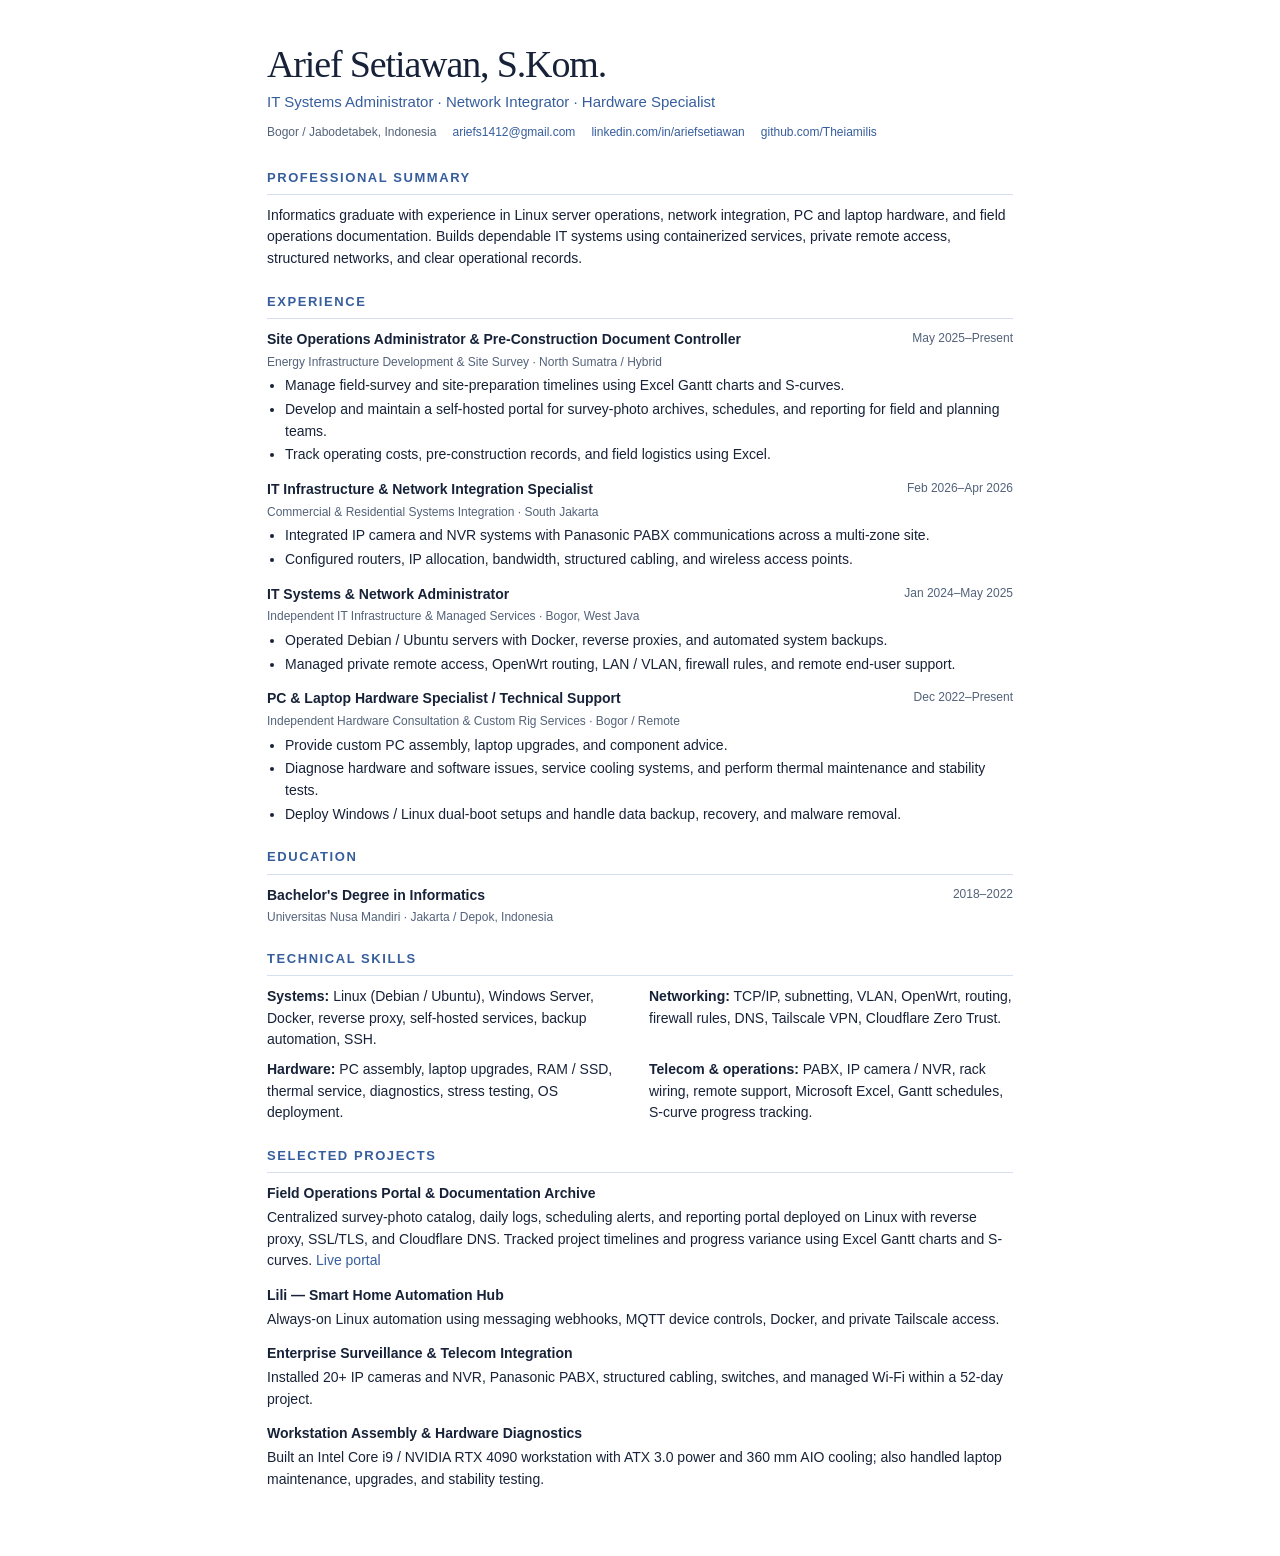
==== assets/cv/arief-setiawan-cv.html @ 3694ef4f "Initial commit: personal profile and portfolio website" ====
<!doctype html>
<html lang="en">
<head>
<meta charset="utf-8">
<meta name="viewport" content="width=device-width, initial-scale=1">
<meta name="description" content="Resume of Arief Setiawan, IT Systems Administrator and Network Integrator.">
<title>Arief Setiawan — CV</title>
<style>
  :root { color-scheme: light; --ink:#172238; --muted:#53627a; --line:#d5e0ef; --blue:#365e9d; }
  * { box-sizing:border-box; }
  body { max-width:850px; margin:0 auto; padding:44px 52px; color:var(--ink); background:#fff; font:14px/1.55 "Segoe UI",Arial,sans-serif; }
  h1,h2,h3,p,ul { margin-top:0; }
  h1 { margin-bottom:4px; font:400 38px/1.1 Georgia,serif; letter-spacing:-.03em; }
  .role { margin:0 0 10px; color:var(--blue); font-size:15px; }
  .contact { display:flex; flex-wrap:wrap; gap:5px 16px; margin:0 0 26px; color:var(--muted); font-size:12px; }
  a { color:var(--blue); text-decoration:none; }
  section { margin:0 0 22px; }
  h2 { margin-bottom:10px; padding-bottom:6px; border-bottom:1px solid var(--line); color:var(--blue); font-size:13px; letter-spacing:.12em; text-transform:uppercase; }
  h3 { margin-bottom:2px; font-size:14px; font-weight:600; }
  .entry { margin:0 0 13px; break-inside:avoid; }
  .entry-head { display:flex; justify-content:space-between; gap:12px; }
  .date { color:var(--muted); white-space:nowrap; font-size:12px; }
  .meta { margin-bottom:4px; color:var(--muted); font-size:12px; }
  p { margin-bottom:6px; }
  ul { margin-bottom:0; padding-left:18px; }
  li { margin:2px 0; }
  .skills { display:grid; grid-template-columns:1fr 1fr; gap:8px 18px; }
  .skills p { margin:0; }
  .skills strong { color:var(--ink); }
  @media(max-width:620px) { body { padding:28px 22px; } .entry-head { display:block; } .date { display:block; } .skills { grid-template-columns:1fr; } }
  @media print { body { max-width:none; padding:0; font-size:11px; } h1 { font-size:30px; } section { margin-bottom:14px; } a { color:inherit; } }
</style>
</head>
<body>
<header>
  <h1>Arief Setiawan, S.Kom.</h1>
  <p class="role">IT Systems Administrator · Network Integrator · Hardware Specialist</p>
  <p class="contact"><span>Bogor / Jabodetabek, Indonesia</span><a href="mailto:ariefs1412@gmail.com">ariefs1412@gmail.com</a><a href="https://linkedin.com/in/ariefsetiawan">linkedin.com/in/ariefsetiawan</a><a href="https://github.com/Theiamilis">github.com/Theiamilis</a></p>
</header>

<section>
  <h2>Professional Summary</h2>
  <p>Informatics graduate with experience in Linux server operations, network integration, PC and laptop hardware, and field operations documentation. Builds dependable IT systems using containerized services, private remote access, structured networks, and clear operational records.</p>
</section>

<section>
  <h2>Experience</h2>
  <article class="entry">
    <div class="entry-head"><h3>Site Operations Administrator &amp; Pre-Construction Document Controller</h3><span class="date">May 2025–Present</span></div>
    <p class="meta">Energy Infrastructure Development &amp; Site Survey · North Sumatra / Hybrid</p>
    <ul><li>Manage field-survey and site-preparation timelines using Excel Gantt charts and S-curves.</li><li>Develop and maintain a self-hosted portal for survey-photo archives, schedules, and reporting for field and planning teams.</li><li>Track operating costs, pre-construction records, and field logistics using Excel.</li></ul>
  </article>
  <article class="entry">
    <div class="entry-head"><h3>IT Infrastructure &amp; Network Integration Specialist</h3><span class="date">Feb 2026–Apr 2026</span></div>
    <p class="meta">Commercial &amp; Residential Systems Integration · South Jakarta</p>
    <ul><li>Integrated IP camera and NVR systems with Panasonic PABX communications across a multi-zone site.</li><li>Configured routers, IP allocation, bandwidth, structured cabling, and wireless access points.</li></ul>
  </article>
  <article class="entry">
    <div class="entry-head"><h3>IT Systems &amp; Network Administrator</h3><span class="date">Jan 2024–May 2025</span></div>
    <p class="meta">Independent IT Infrastructure &amp; Managed Services · Bogor, West Java</p>
    <ul><li>Operated Debian / Ubuntu servers with Docker, reverse proxies, and automated system backups.</li><li>Managed private remote access, OpenWrt routing, LAN / VLAN, firewall rules, and remote end-user support.</li></ul>
  </article>
  <article class="entry">
    <div class="entry-head"><h3>PC &amp; Laptop Hardware Specialist / Technical Support</h3><span class="date">Dec 2022–Present</span></div>
    <p class="meta">Independent Hardware Consultation &amp; Custom Rig Services · Bogor / Remote</p>
    <ul><li>Provide custom PC assembly, laptop upgrades, and component advice.</li><li>Diagnose hardware and software issues, service cooling systems, and perform thermal maintenance and stability tests.</li><li>Deploy Windows / Linux dual-boot setups and handle data backup, recovery, and malware removal.</li></ul>
  </article>
</section>

<section>
  <h2>Education</h2>
  <article class="entry"><div class="entry-head"><h3>Bachelor's Degree in Informatics</h3><span class="date">2018–2022</span></div><p class="meta">Universitas Nusa Mandiri · Jakarta / Depok, Indonesia</p></article>
</section>

<section>
  <h2>Technical Skills</h2>
  <div class="skills">
    <p><strong>Systems:</strong> Linux (Debian / Ubuntu), Windows Server, Docker, reverse proxy, self-hosted services, backup automation, SSH.</p>
    <p><strong>Networking:</strong> TCP/IP, subnetting, VLAN, OpenWrt, routing, firewall rules, DNS, Tailscale VPN, Cloudflare Zero Trust.</p>
    <p><strong>Hardware:</strong> PC assembly, laptop upgrades, RAM / SSD, thermal service, diagnostics, stress testing, OS deployment.</p>
    <p><strong>Telecom &amp; operations:</strong> PABX, IP camera / NVR, rack wiring, remote support, Microsoft Excel, Gantt schedules, S-curve progress tracking.</p>
  </div>
</section>

<section>
  <h2>Selected Projects</h2>
  <article class="entry"><h3>Field Operations Portal &amp; Documentation Archive</h3><p>Centralized survey-photo catalog, daily logs, scheduling alerts, and reporting portal deployed on Linux with reverse proxy, SSL/TLS, and Cloudflare DNS. Tracked project timelines and progress variance using Excel Gantt charts and S-curves. <a href="https://situmandi.theiamilis.my.id">Live portal</a></p></article>
  <article class="entry"><h3>Lili — Smart Home Automation Hub</h3><p>Always-on Linux automation using messaging webhooks, MQTT device controls, Docker, and private Tailscale access.</p></article>
  <article class="entry"><h3>Enterprise Surveillance &amp; Telecom Integration</h3><p>Installed 20+ IP cameras and NVR, Panasonic PABX, structured cabling, switches, and managed Wi-Fi within a 52-day project.</p></article>
  <article class="entry"><h3>Workstation Assembly &amp; Hardware Diagnostics</h3><p>Built an Intel Core i9 / NVIDIA RTX 4090 workstation with ATX 3.0 power and 360 mm AIO cooling; also handled laptop maintenance, upgrades, and stability testing.</p></article>
</section>
</body>
</html>
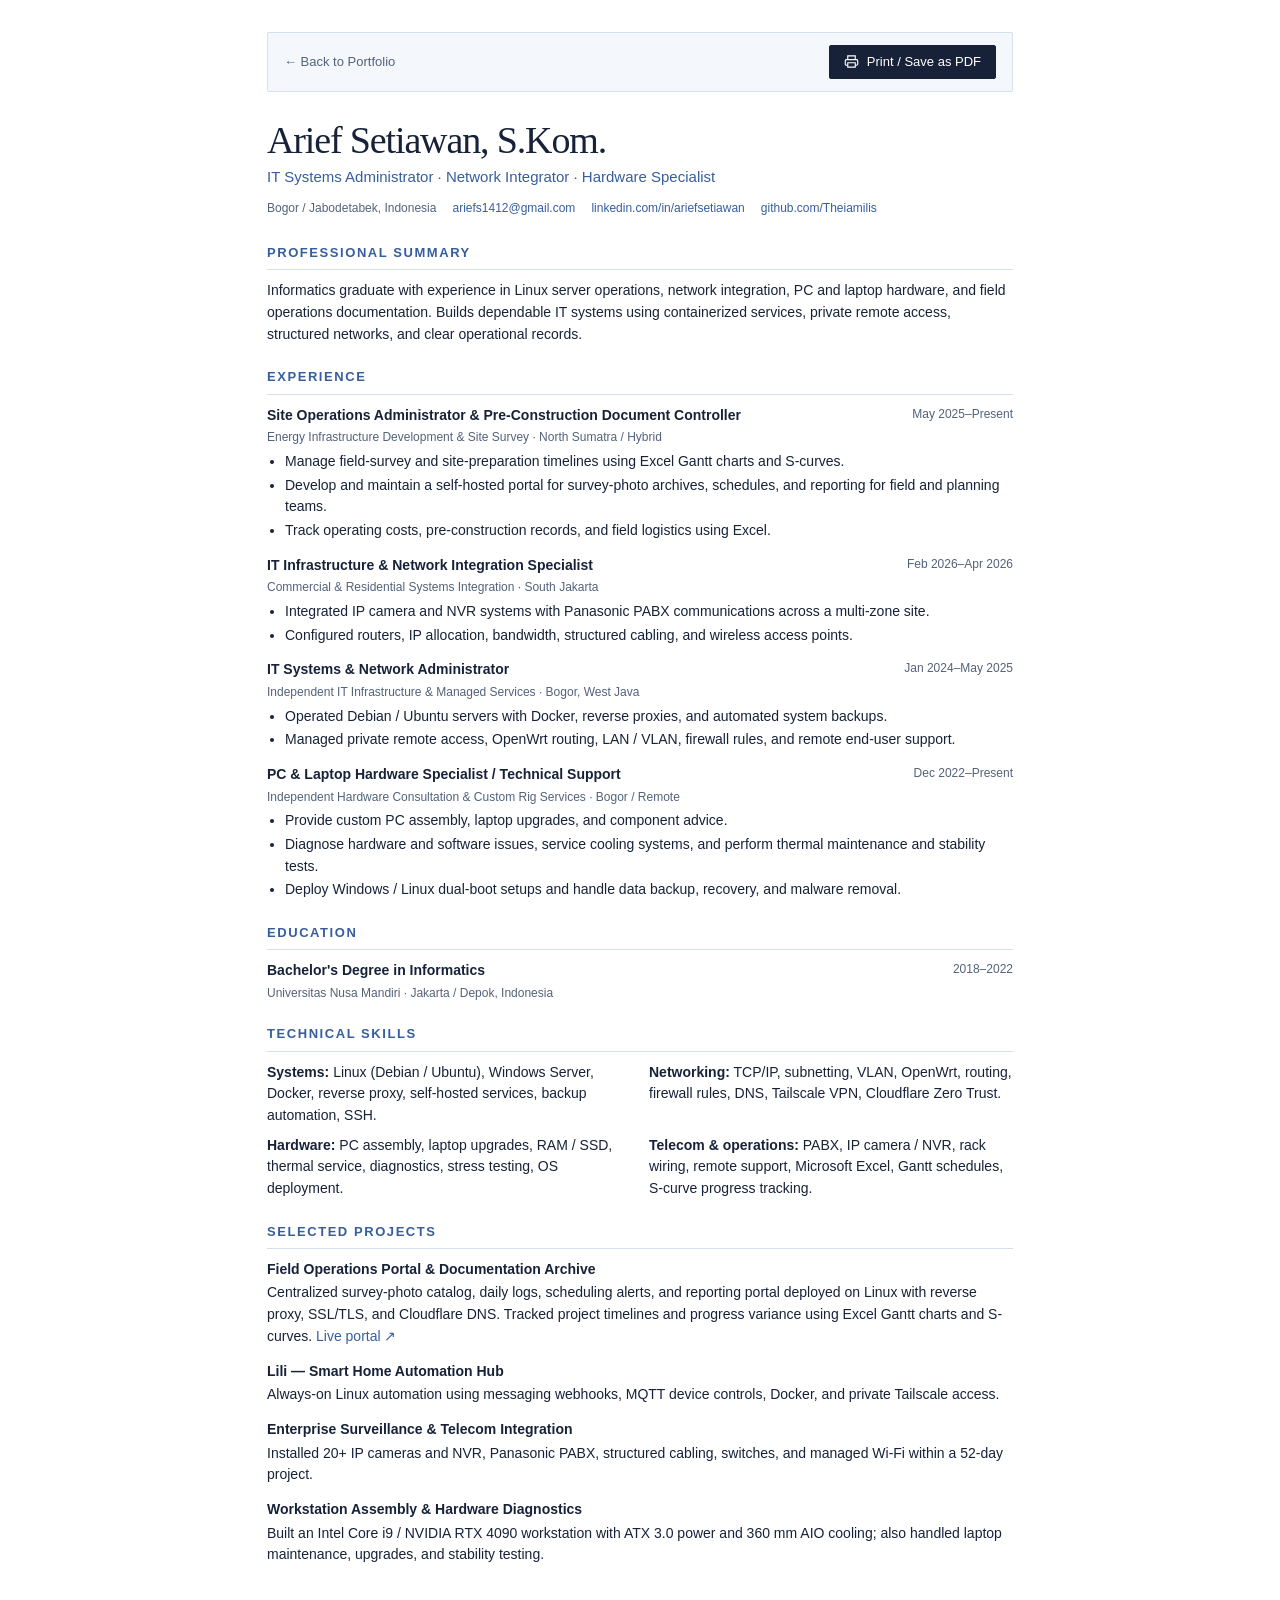
==== commit 2ed64fa4: "Polish UI/UX, speed up hologram transitions, add wheel scroll & print CV toolbar, and optimize asset" ====
--- a/assets/cv/arief-setiawan-cv.html
+++ b/assets/cv/arief-setiawan-cv.html
@@ -6,20 +6,27 @@
 <meta name="description" content="Resume of Arief Setiawan, IT Systems Administrator and Network Integrator.">
 <title>Arief Setiawan — CV</title>
 <style>
-  :root { color-scheme: light; --ink:#172238; --muted:#53627a; --line:#d5e0ef; --blue:#365e9d; }
+  :root { color-scheme: light; --ink:#172238; --muted:#53627a; --line:#d5e0ef; --blue:#365e9d; --paper:#f4f8fd; }
   * { box-sizing:border-box; }
-  body { max-width:850px; margin:0 auto; padding:44px 52px; color:var(--ink); background:#fff; font:14px/1.55 "Segoe UI",Arial,sans-serif; }
+  body { max-width:850px; margin:0 auto; padding:32px 52px 52px; color:var(--ink); background:#fff; font:14px/1.55 "Segoe UI",Arial,sans-serif; -webkit-font-smoothing:antialiased; }
+  .cv-toolbar { display:flex; justify-content:space-between; align-items:center; gap:12px; margin:0 0 28px; padding:12px 16px; border:1px solid var(--line); background:var(--paper); border-radius:2px; }
+  .cv-back { display:inline-flex; align-items:center; gap:6px; color:var(--muted); font-size:13px; font-weight:500; text-decoration:none; transition:color .18s; }
+  .cv-back:hover { color:var(--ink); }
+  .cv-print-btn { display:inline-flex; align-items:center; gap:8px; padding:8px 14px; border:1px solid var(--ink); background:var(--ink); color:#fff; font:500 13px/1.2 "Segoe UI",Arial,sans-serif; border-radius:2px; cursor:pointer; transition:background .18s,border-color .18s; }
+  .cv-print-btn:hover { background:var(--blue); border-color:var(--blue); }
+  .cv-print-btn svg { width:15px; height:15px; }
   h1,h2,h3,p,ul { margin-top:0; }
   h1 { margin-bottom:4px; font:400 38px/1.1 Georgia,serif; letter-spacing:-.03em; }
-  .role { margin:0 0 10px; color:var(--blue); font-size:15px; }
+  .role { margin:0 0 10px; color:var(--blue); font-size:15px; font-weight:500; }
   .contact { display:flex; flex-wrap:wrap; gap:5px 16px; margin:0 0 26px; color:var(--muted); font-size:12px; }
   a { color:var(--blue); text-decoration:none; }
+  a:hover { text-decoration:underline; }
   section { margin:0 0 22px; }
   h2 { margin-bottom:10px; padding-bottom:6px; border-bottom:1px solid var(--line); color:var(--blue); font-size:13px; letter-spacing:.12em; text-transform:uppercase; }
   h3 { margin-bottom:2px; font-size:14px; font-weight:600; }
   .entry { margin:0 0 13px; break-inside:avoid; }
   .entry-head { display:flex; justify-content:space-between; gap:12px; }
-  .date { color:var(--muted); white-space:nowrap; font-size:12px; }
+  .date { color:var(--muted); white-space:nowrap; font-size:12px; font-weight:500; }
   .meta { margin-bottom:4px; color:var(--muted); font-size:12px; }
   p { margin-bottom:6px; }
   ul { margin-bottom:0; padding-left:18px; }
@@ -27,15 +34,34 @@
   .skills { display:grid; grid-template-columns:1fr 1fr; gap:8px 18px; }
   .skills p { margin:0; }
   .skills strong { color:var(--ink); }
-  @media(max-width:620px) { body { padding:28px 22px; } .entry-head { display:block; } .date { display:block; } .skills { grid-template-columns:1fr; } }
-  @media print { body { max-width:none; padding:0; font-size:11px; } h1 { font-size:30px; } section { margin-bottom:14px; } a { color:inherit; } }
+  @media(max-width:620px) {
+    body { padding:20px 22px 36px; }
+    .cv-toolbar { flex-wrap:wrap; }
+    .entry-head { display:block; }
+    .date { display:block; }
+    .skills { grid-template-columns:1fr; }
+  }
+  @media print {
+    .cv-toolbar { display:none !important; }
+    body { max-width:none; padding:0; font-size:11px; }
+    h1 { font-size:30px; }
+    section { margin-bottom:14px; }
+    a { color:inherit; text-decoration:none; }
+  }
 </style>
 </head>
 <body>
+<div class="cv-toolbar" role="region" aria-label="Document actions">
+  <a class="cv-back" href="../../index.html#profil">← Back to Portfolio</a>
+  <button type="button" class="cv-print-btn" onclick="window.print()">
+    <svg viewBox="0 0 24 24" fill="none" stroke="currentColor" stroke-width="1.8" aria-hidden="true"><path d="M6 9V3h12v6M6 18H4a2 2 0 0 1-2-2v-5a2 2 0 0 1 2-2h16a2 2 0 0 1 2 2v5a2 2 0 0 1-2 2h-2"/><path d="M6 14h12v7H6z"/></svg>
+    Print / Save as PDF
+  </button>
+</div>
 <header>
   <h1>Arief Setiawan, S.Kom.</h1>
   <p class="role">IT Systems Administrator · Network Integrator · Hardware Specialist</p>
-  <p class="contact"><span>Bogor / Jabodetabek, Indonesia</span><a href="mailto:ariefs1412@gmail.com">ariefs1412@gmail.com</a><a href="https://linkedin.com/in/ariefsetiawan">linkedin.com/in/ariefsetiawan</a><a href="https://github.com/Theiamilis">github.com/Theiamilis</a></p>
+  <p class="contact"><span>Bogor / Jabodetabek, Indonesia</span><a href="mailto:ariefs1412@gmail.com">ariefs1412@gmail.com</a><a href="https://linkedin.com/in/ariefsetiawan" target="_blank" rel="noopener noreferrer">linkedin.com/in/ariefsetiawan</a><a href="https://github.com/Theiamilis" target="_blank" rel="noopener noreferrer">github.com/Theiamilis</a></p>
 </header>
 
 <section>
@@ -84,7 +110,7 @@
 
 <section>
   <h2>Selected Projects</h2>
-  <article class="entry"><h3>Field Operations Portal &amp; Documentation Archive</h3><p>Centralized survey-photo catalog, daily logs, scheduling alerts, and reporting portal deployed on Linux with reverse proxy, SSL/TLS, and Cloudflare DNS. Tracked project timelines and progress variance using Excel Gantt charts and S-curves. <a href="https://situmandi.theiamilis.my.id">Live portal</a></p></article>
+  <article class="entry"><h3>Field Operations Portal &amp; Documentation Archive</h3><p>Centralized survey-photo catalog, daily logs, scheduling alerts, and reporting portal deployed on Linux with reverse proxy, SSL/TLS, and Cloudflare DNS. Tracked project timelines and progress variance using Excel Gantt charts and S-curves. <a href="https://situmandi.theiamilis.my.id" target="_blank" rel="noopener noreferrer">Live portal ↗</a></p></article>
   <article class="entry"><h3>Lili — Smart Home Automation Hub</h3><p>Always-on Linux automation using messaging webhooks, MQTT device controls, Docker, and private Tailscale access.</p></article>
   <article class="entry"><h3>Enterprise Surveillance &amp; Telecom Integration</h3><p>Installed 20+ IP cameras and NVR, Panasonic PABX, structured cabling, switches, and managed Wi-Fi within a 52-day project.</p></article>
   <article class="entry"><h3>Workstation Assembly &amp; Hardware Diagnostics</h3><p>Built an Intel Core i9 / NVIDIA RTX 4090 workstation with ATX 3.0 power and 360 mm AIO cooling; also handled laptop maintenance, upgrades, and stability testing.</p></article>
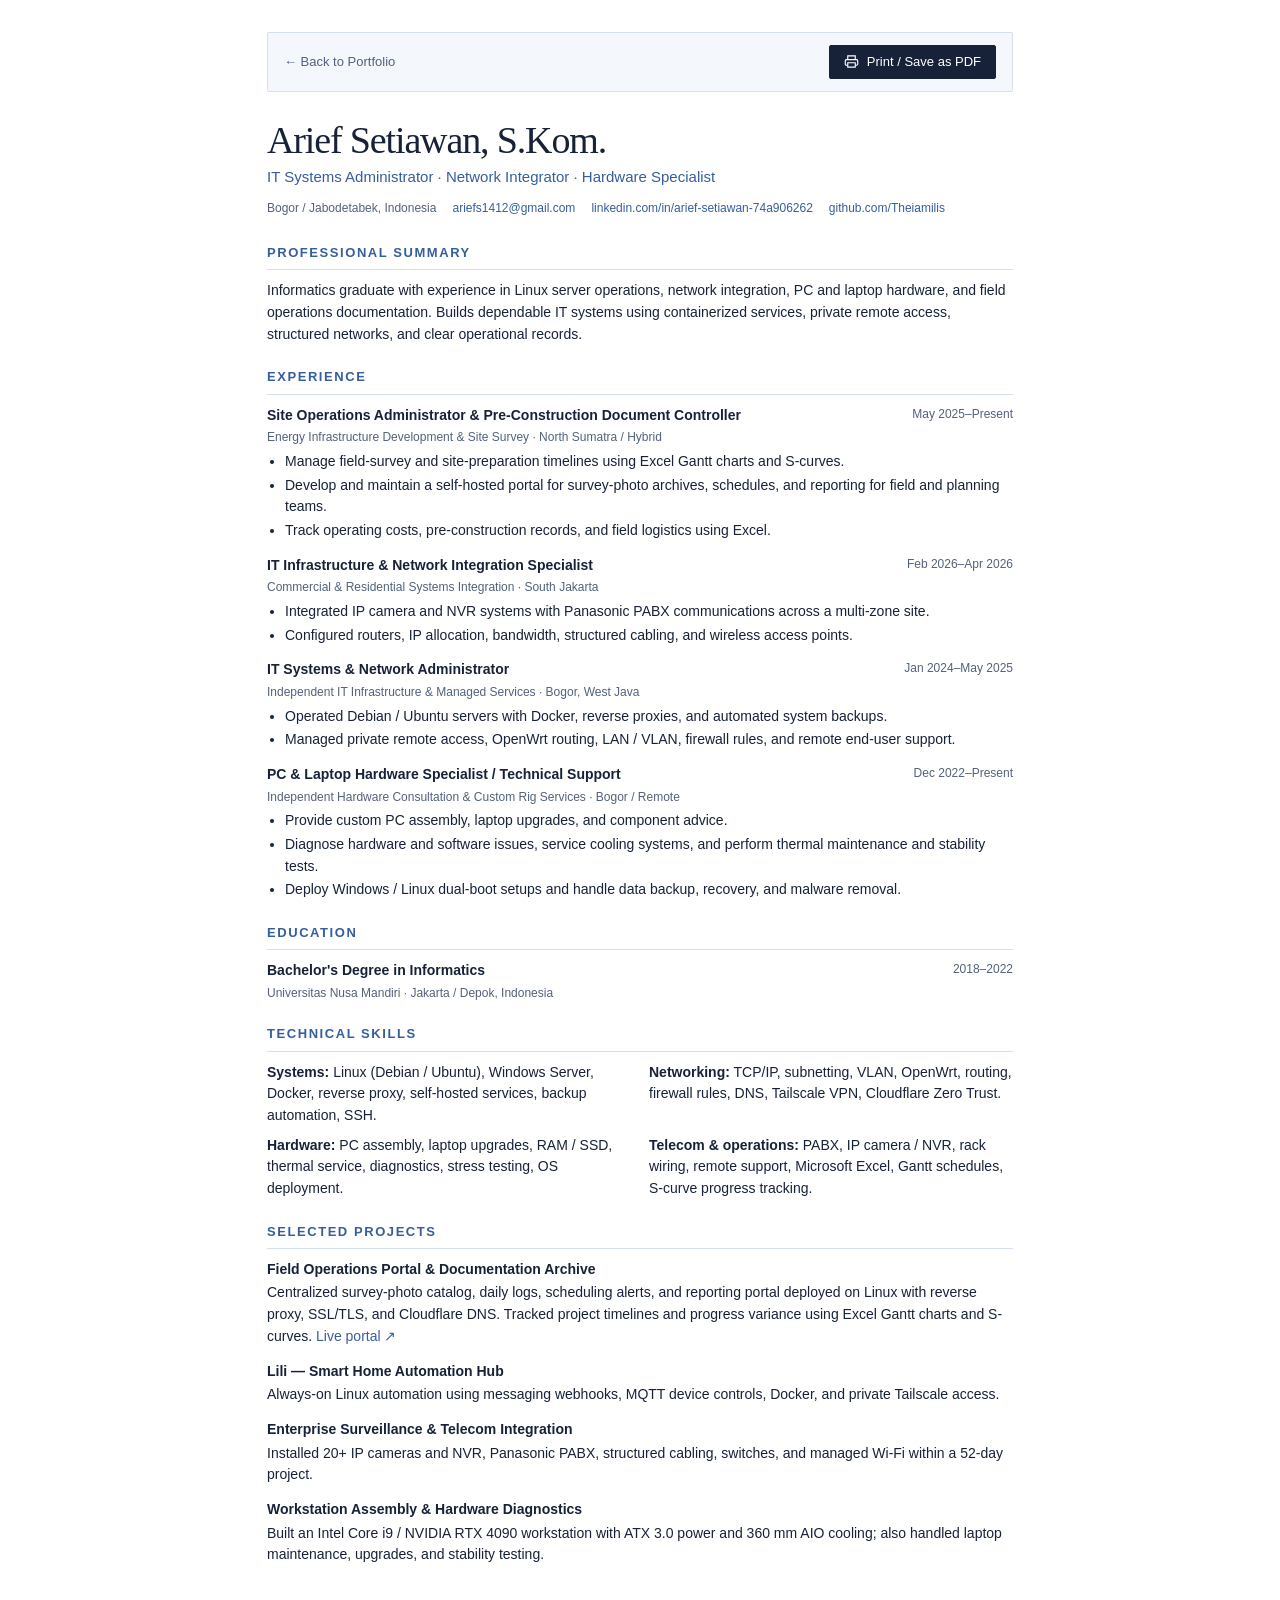
==== commit 2328300e: "Update LinkedIn links to actual profile URL" ====
--- a/assets/cv/arief-setiawan-cv.html
+++ b/assets/cv/arief-setiawan-cv.html
@@ -61,7 +61,7 @@
 <header>
   <h1>Arief Setiawan, S.Kom.</h1>
   <p class="role">IT Systems Administrator · Network Integrator · Hardware Specialist</p>
-  <p class="contact"><span>Bogor / Jabodetabek, Indonesia</span><a href="mailto:ariefs1412@gmail.com">ariefs1412@gmail.com</a><a href="https://linkedin.com/in/ariefsetiawan" target="_blank" rel="noopener noreferrer">linkedin.com/in/ariefsetiawan</a><a href="https://github.com/Theiamilis" target="_blank" rel="noopener noreferrer">github.com/Theiamilis</a></p>
+  <p class="contact"><span>Bogor / Jabodetabek, Indonesia</span><a href="mailto:ariefs1412@gmail.com">ariefs1412@gmail.com</a><a href="https://www.linkedin.com/in/arief-setiawan-74a906262/" target="_blank" rel="noopener noreferrer">linkedin.com/in/arief-setiawan-74a906262</a><a href="https://github.com/Theiamilis" target="_blank" rel="noopener noreferrer">github.com/Theiamilis</a></p>
 </header>
 
 <section>
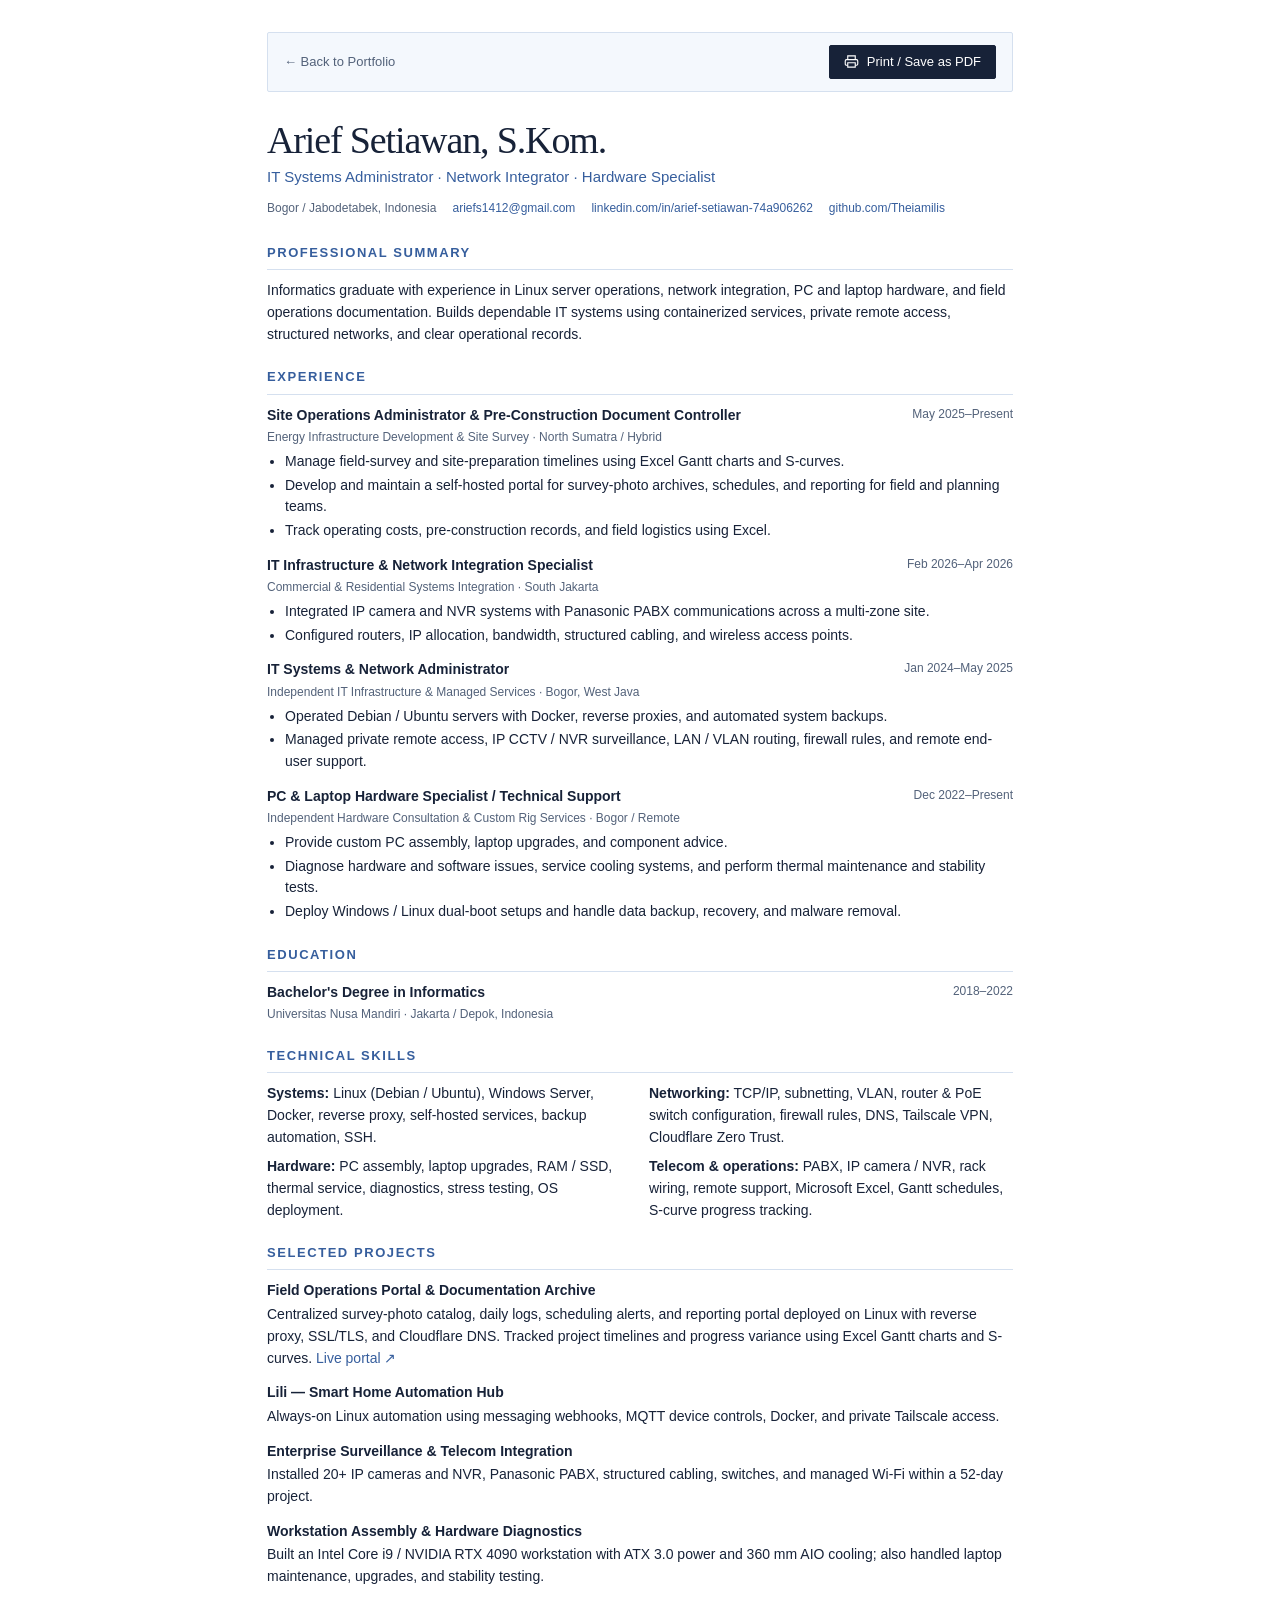
==== commit 7524c9b1: "Replace OpenWrt references with IP CCTV/NVR and router/PoE switch configuration" ====
--- a/assets/cv/arief-setiawan-cv.html
+++ b/assets/cv/arief-setiawan-cv.html
@@ -84,7 +84,7 @@
   <article class="entry">
     <div class="entry-head"><h3>IT Systems &amp; Network Administrator</h3><span class="date">Jan 2024–May 2025</span></div>
     <p class="meta">Independent IT Infrastructure &amp; Managed Services · Bogor, West Java</p>
-    <ul><li>Operated Debian / Ubuntu servers with Docker, reverse proxies, and automated system backups.</li><li>Managed private remote access, OpenWrt routing, LAN / VLAN, firewall rules, and remote end-user support.</li></ul>
+    <ul><li>Operated Debian / Ubuntu servers with Docker, reverse proxies, and automated system backups.</li><li>Managed private remote access, IP CCTV / NVR surveillance, LAN / VLAN routing, firewall rules, and remote end-user support.</li></ul>
   </article>
   <article class="entry">
     <div class="entry-head"><h3>PC &amp; Laptop Hardware Specialist / Technical Support</h3><span class="date">Dec 2022–Present</span></div>
@@ -102,7 +102,7 @@
   <h2>Technical Skills</h2>
   <div class="skills">
     <p><strong>Systems:</strong> Linux (Debian / Ubuntu), Windows Server, Docker, reverse proxy, self-hosted services, backup automation, SSH.</p>
-    <p><strong>Networking:</strong> TCP/IP, subnetting, VLAN, OpenWrt, routing, firewall rules, DNS, Tailscale VPN, Cloudflare Zero Trust.</p>
+    <p><strong>Networking:</strong> TCP/IP, subnetting, VLAN, router &amp; PoE switch configuration, firewall rules, DNS, Tailscale VPN, Cloudflare Zero Trust.</p>
     <p><strong>Hardware:</strong> PC assembly, laptop upgrades, RAM / SSD, thermal service, diagnostics, stress testing, OS deployment.</p>
     <p><strong>Telecom &amp; operations:</strong> PABX, IP camera / NVR, rack wiring, remote support, Microsoft Excel, Gantt schedules, S-curve progress tracking.</p>
   </div>
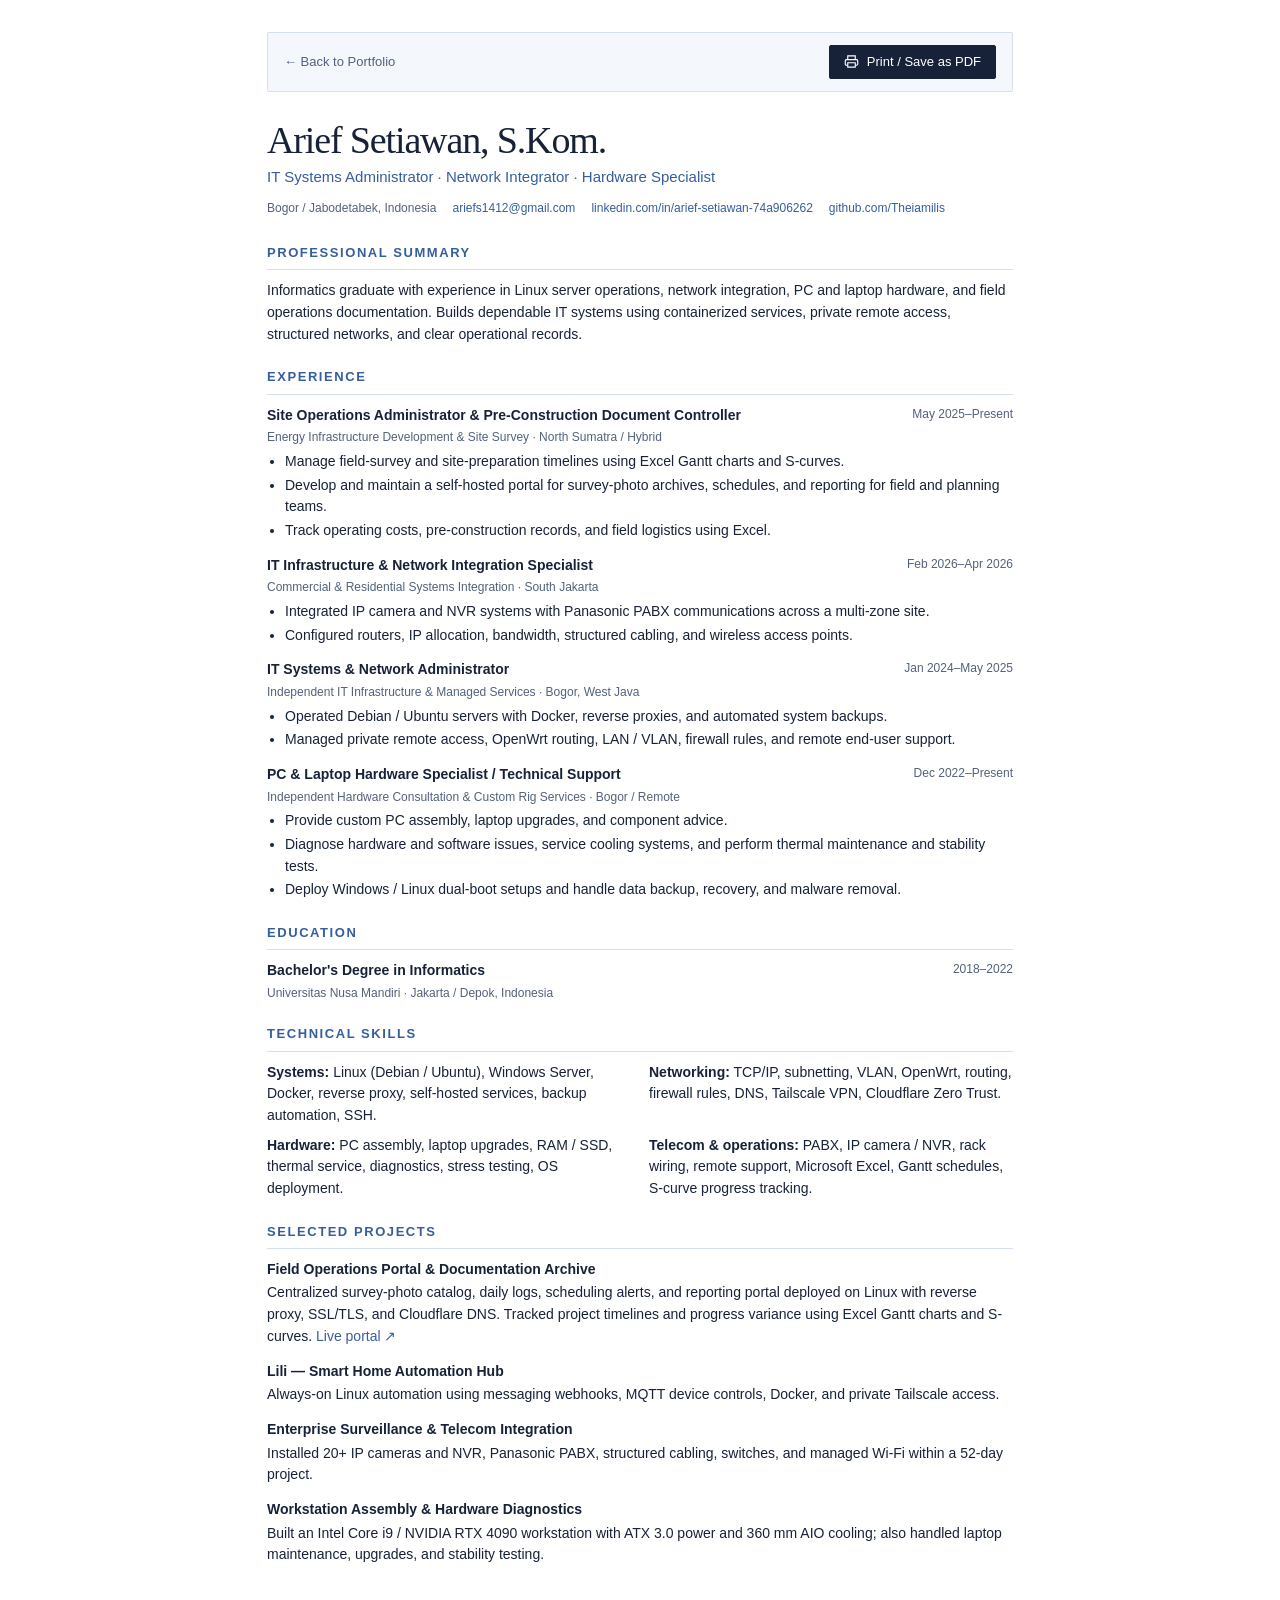
==== commit a0ff3ca5: "Keep OpenWrt in web portfolio and CV" ====
--- a/assets/cv/arief-setiawan-cv.html
+++ b/assets/cv/arief-setiawan-cv.html
@@ -84,7 +84,7 @@
   <article class="entry">
     <div class="entry-head"><h3>IT Systems &amp; Network Administrator</h3><span class="date">Jan 2024–May 2025</span></div>
     <p class="meta">Independent IT Infrastructure &amp; Managed Services · Bogor, West Java</p>
-    <ul><li>Operated Debian / Ubuntu servers with Docker, reverse proxies, and automated system backups.</li><li>Managed private remote access, IP CCTV / NVR surveillance, LAN / VLAN routing, firewall rules, and remote end-user support.</li></ul>
+    <ul><li>Operated Debian / Ubuntu servers with Docker, reverse proxies, and automated system backups.</li><li>Managed private remote access, OpenWrt routing, LAN / VLAN, firewall rules, and remote end-user support.</li></ul>
   </article>
   <article class="entry">
     <div class="entry-head"><h3>PC &amp; Laptop Hardware Specialist / Technical Support</h3><span class="date">Dec 2022–Present</span></div>
@@ -102,7 +102,7 @@
   <h2>Technical Skills</h2>
   <div class="skills">
     <p><strong>Systems:</strong> Linux (Debian / Ubuntu), Windows Server, Docker, reverse proxy, self-hosted services, backup automation, SSH.</p>
-    <p><strong>Networking:</strong> TCP/IP, subnetting, VLAN, router &amp; PoE switch configuration, firewall rules, DNS, Tailscale VPN, Cloudflare Zero Trust.</p>
+    <p><strong>Networking:</strong> TCP/IP, subnetting, VLAN, OpenWrt, routing, firewall rules, DNS, Tailscale VPN, Cloudflare Zero Trust.</p>
     <p><strong>Hardware:</strong> PC assembly, laptop upgrades, RAM / SSD, thermal service, diagnostics, stress testing, OS deployment.</p>
     <p><strong>Telecom &amp; operations:</strong> PABX, IP camera / NVR, rack wiring, remote support, Microsoft Excel, Gantt schedules, S-curve progress tracking.</p>
   </div>
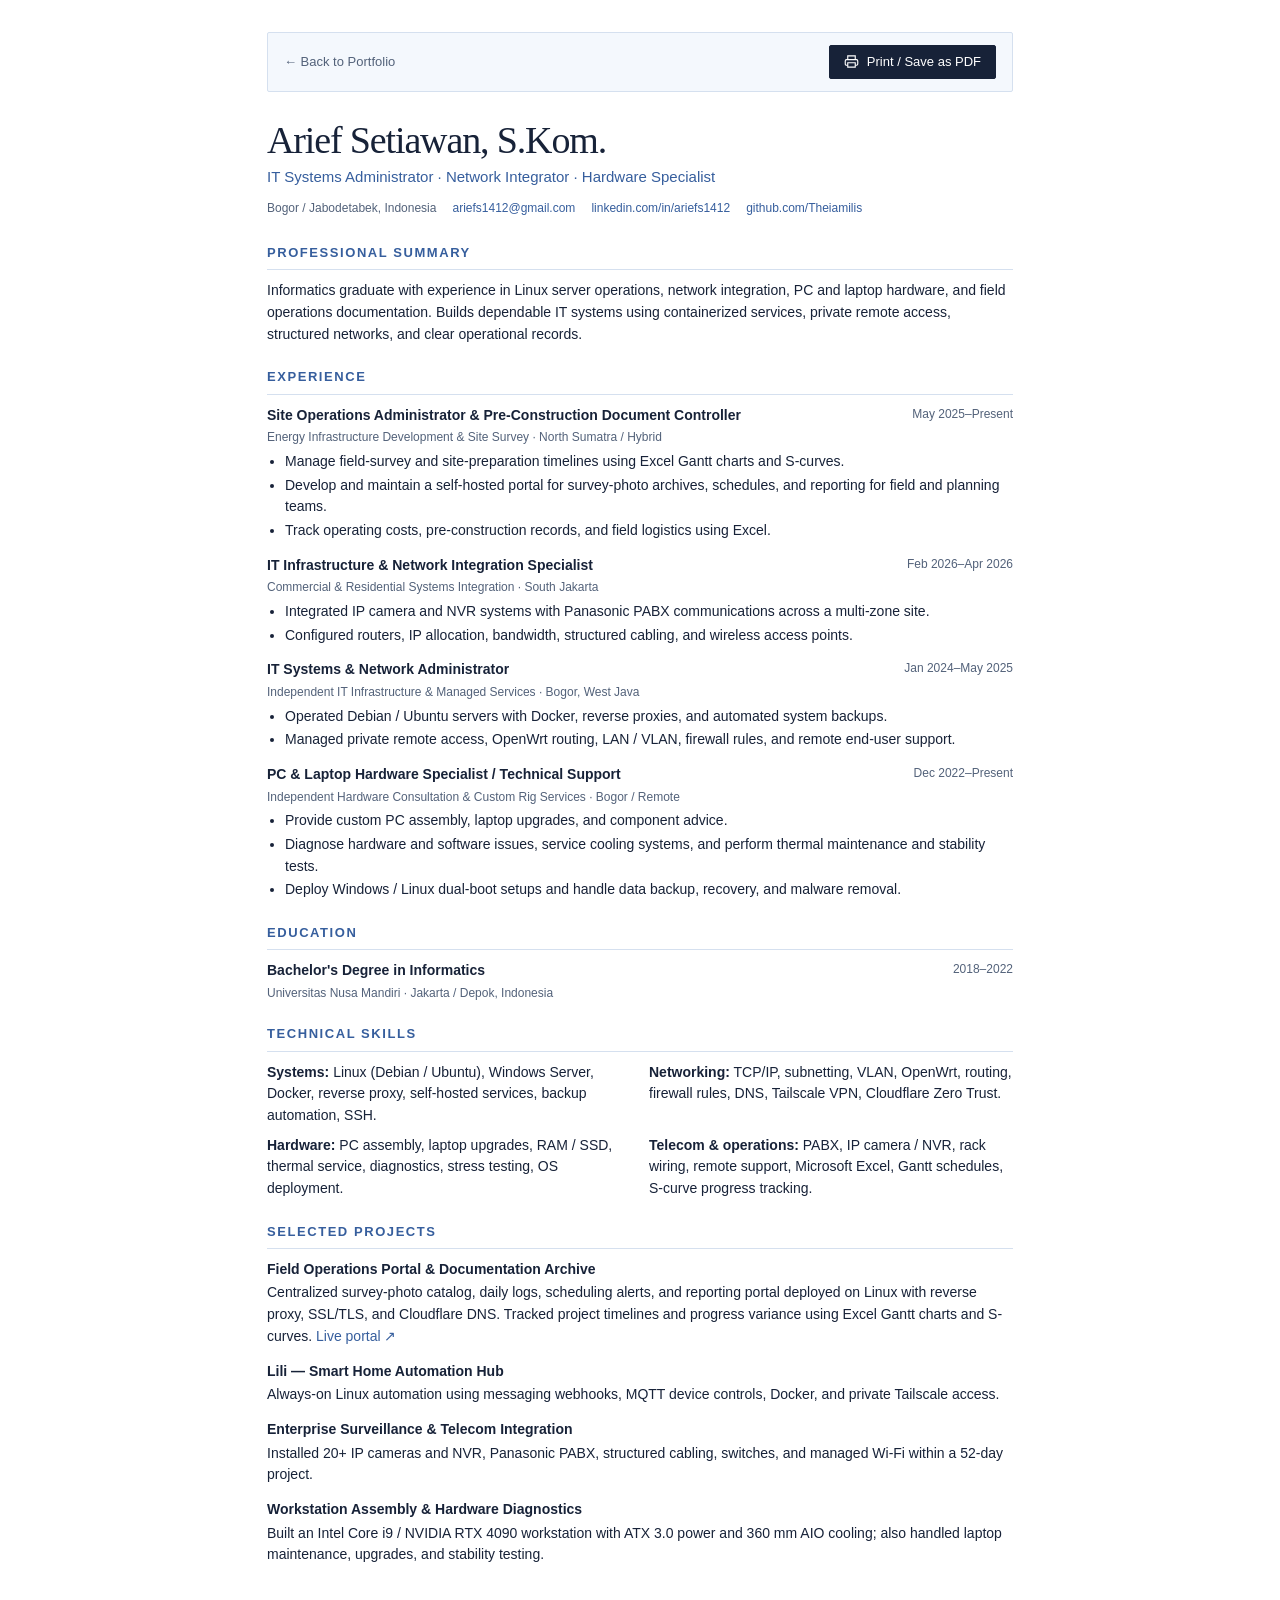
==== commit 9710b212: "Update LinkedIn URL to clean custom handle ariefs1412" ====
--- a/assets/cv/arief-setiawan-cv.html
+++ b/assets/cv/arief-setiawan-cv.html
@@ -61,7 +61,7 @@
 <header>
   <h1>Arief Setiawan, S.Kom.</h1>
   <p class="role">IT Systems Administrator · Network Integrator · Hardware Specialist</p>
-  <p class="contact"><span>Bogor / Jabodetabek, Indonesia</span><a href="mailto:ariefs1412@gmail.com">ariefs1412@gmail.com</a><a href="https://www.linkedin.com/in/arief-setiawan-74a906262/" target="_blank" rel="noopener noreferrer">linkedin.com/in/arief-setiawan-74a906262</a><a href="https://github.com/Theiamilis" target="_blank" rel="noopener noreferrer">github.com/Theiamilis</a></p>
+  <p class="contact"><span>Bogor / Jabodetabek, Indonesia</span><a href="mailto:ariefs1412@gmail.com">ariefs1412@gmail.com</a><a href="https://www.linkedin.com/in/ariefs1412/" target="_blank" rel="noopener noreferrer">linkedin.com/in/ariefs1412</a><a href="https://github.com/Theiamilis" target="_blank" rel="noopener noreferrer">github.com/Theiamilis</a></p>
 </header>
 
 <section>
